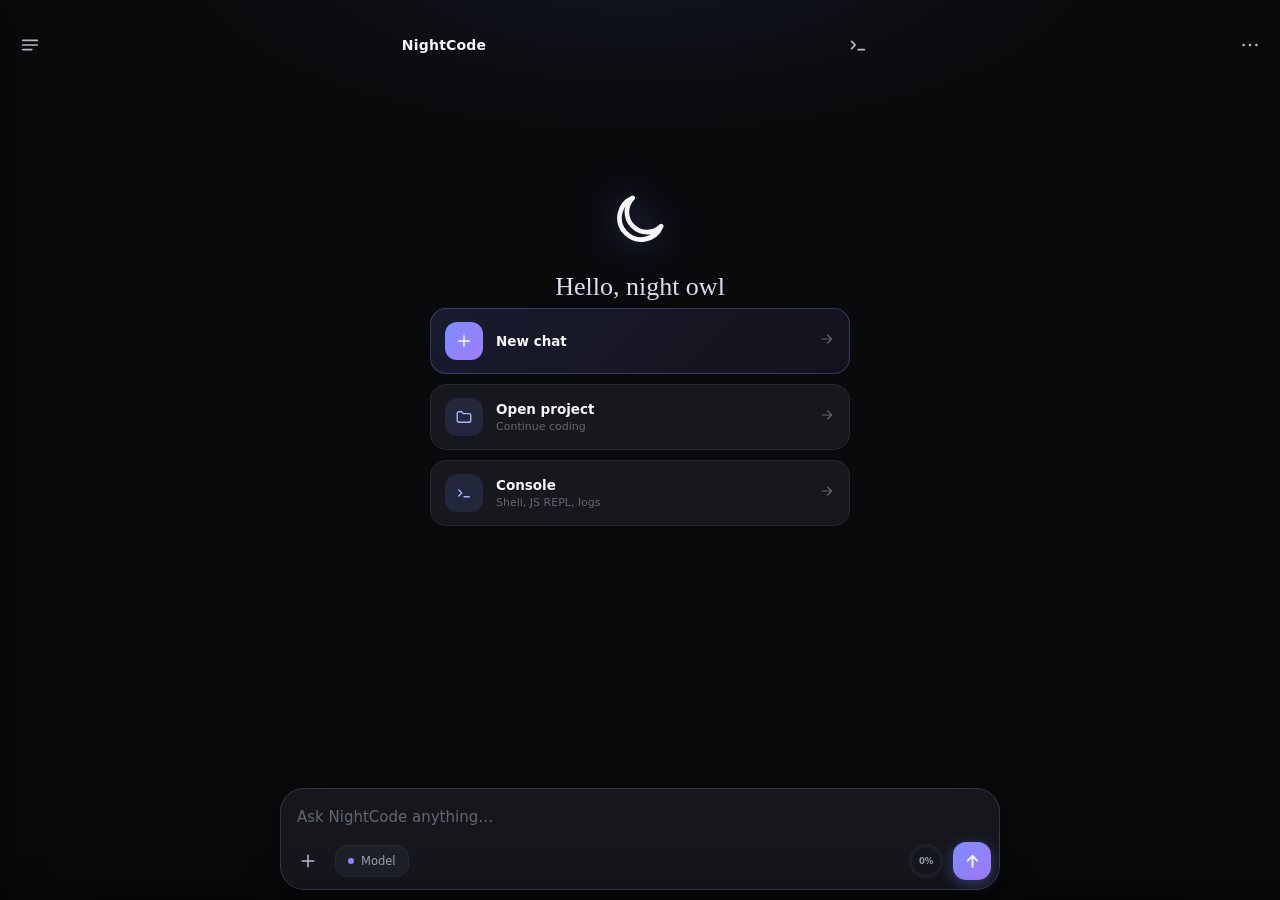
==== app/src/main/assets/index.html @ 6e1dfc0a "Fix lost assistant replies, minimal thinking indicator, sheet layout, model picker The SSE content a" ====
<!doctype html>
<html lang="en">
<head>
<meta charset="utf-8">
<meta name="viewport" content="width=device-width,initial-scale=1,maximum-scale=1,user-scalable=no,viewport-fit=cover,interactive-widget=resizes-content">
<meta name="theme-color" content="#090a0c">
<title>NightCode</title>
<link rel="stylesheet" href="style.css">
</head>
<body>
<svg style="display:none" xmlns="http://www.w3.org/2000/svg">
  <symbol id="i-menu" viewBox="0 0 24 24"><path d="M4 7h16M4 12h16M4 17h10"/></symbol>
  <symbol id="i-more" viewBox="0 0 24 24"><circle cx="5" cy="12" r="1.4" fill="currentColor" stroke="none"/><circle cx="12" cy="12" r="1.4" fill="currentColor" stroke="none"/><circle cx="19" cy="12" r="1.4" fill="currentColor" stroke="none"/></symbol>
  <symbol id="i-close" viewBox="0 0 24 24"><path d="M6 6l12 12M18 6L6 18"/></symbol>
  <symbol id="i-spark" viewBox="0 0 24 24"><path d="M12 2.5l2.4 6.1 6.1 2.4-6.1 2.4L12 19.5l-2.4-6.1L3.5 11l6.1-2.4z"/><path d="M19 3v4M21 5h-4" stroke-width="1.5"/></symbol>
  <symbol id="i-moon" viewBox="0 0 24 24"><path d="M20.2 14.8A8.4 8.4 0 1 1 9.2 3.8a6.8 6.8 0 0 0 11 11z"/></symbol>
  <symbol id="i-plus" viewBox="0 0 24 24"><path d="M12 5v14M5 12h14"/></symbol>
  <symbol id="i-arrow-r" viewBox="0 0 24 24"><path d="M5 12h14M13 6l6 6-6 6"/></symbol>
  <symbol id="i-arrow-up" viewBox="0 0 24 24"><path d="M12 19V5M6 11l6-6 6 6"/></symbol>
  <symbol id="i-folder" viewBox="0 0 24 24"><path d="M3 7a2 2 0 0 1 2-2h4l2 2.5h8a2 2 0 0 1 2 2V17a2 2 0 0 1-2 2H5a2 2 0 0 1-2-2z"/></symbol>
  <symbol id="i-camera" viewBox="0 0 24 24"><path d="M4 8.5A1.5 1.5 0 0 1 5.5 7H8l1.6-2h4.8L16 7h2.5A1.5 1.5 0 0 1 20 8.5v8A1.5 1.5 0 0 1 18.5 18h-13A1.5 1.5 0 0 1 4 16.5z"/><circle cx="12" cy="12.5" r="3.2"/></symbol>
  <symbol id="i-image" viewBox="0 0 24 24"><rect x="3.5" y="5" width="17" height="14" rx="2"/><circle cx="9" cy="10" r="1.6"/><path d="M20.5 15.5l-4.5-4.5-8 8"/></symbol>
  <symbol id="i-file" viewBox="0 0 24 24"><path d="M13.5 3H7a2 2 0 0 0-2 2v14a2 2 0 0 0 2 2h10a2 2 0 0 0 2-2V8.5z"/><path d="M13.5 3v5.5H19"/></symbol>
  <symbol id="i-globe" viewBox="0 0 24 24"><circle cx="12" cy="12" r="8.5"/><path d="M3.5 12h17M12 3.5c2.6 2.3 3.9 5.2 3.9 8.5S14.6 18.2 12 20.5c-2.6-2.3-3.9-5.2-3.9-8.5S9.4 5.8 12 3.5z"/></symbol>
  <symbol id="i-chat" viewBox="0 0 24 24"><path d="M21 12a8 8 0 0 1-8 8H4.5l2-3A8 8 0 1 1 21 12z"/></symbol>
  <symbol id="i-sliders" viewBox="0 0 24 24"><path d="M5 5v5m0 4v5m7-14v9m0 4v1m7-14v1m0 4v9"/><circle cx="5" cy="12" r="2"/><circle cx="12" cy="10" r="2"/><circle cx="19" cy="8" r="2"/></symbol>
  <symbol id="i-check" viewBox="0 0 24 24"><path d="M5 12.5l4.5 4.5L19 7.5"/></symbol>
  <symbol id="i-trash" viewBox="0 0 24 24"><path d="M4 7h16M9.5 7V5a1.5 1.5 0 0 1 1.5-1.5h2A1.5 1.5 0 0 1 14.5 5v2M6.5 7l1 12.5A1.5 1.5 0 0 0 9 21h6a1.5 1.5 0 0 0 1.5-1.5L17.5 7"/></symbol>
  <symbol id="i-term" viewBox="0 0 24 24"><path d="M5 8l4 4-4 4"/><path d="M12 17h7"/></symbol>
  <symbol id="i-ext" viewBox="0 0 24 24"><rect x="4" y="4" width="7" height="7" rx="2"/><rect x="13" y="4" width="7" height="7" rx="2"/><rect x="4" y="13" width="7" height="7" rx="2"/><path d="M16.5 13.5v6M13.5 16.5h6"/></symbol>
</svg>

<div id="app">
  <header class="topbar">
    <button class="icon-btn" id="menuBtn" aria-label="Menu"><svg><use href="#i-menu"/></svg></button>
    <div class="brand">NightCode</div>
    <button class="icon-btn" id="consoleBtn" aria-label="Console"><svg><use href="#i-term"/></svg></button>
    <button class="icon-btn" id="moreBtn" aria-label="Settings"><svg><use href="#i-more"/></svg></button>
  </header>

  <main id="chat" class="chat">
    <section id="welcome" class="welcome">
      <div class="star"><svg><use href="#i-moon"/></svg></div>
      <h1>Hello, night owl</h1>
      <p>Your local AI coding workspace</p>
      <button class="quick" id="newChat">
        <span class="quick-ico"><svg><use href="#i-plus"/></svg></span>
        <span class="quick-text"><b>New chat</b><small>Start a fresh conversation</small></span>
        <span class="quick-arrow"><svg><use href="#i-arrow-r"/></svg></span>
      </button>
      <button class="quick" id="openProjectCard">
        <span class="quick-ico"><svg><use href="#i-folder"/></svg></span>
        <span class="quick-text"><b>Open project</b><small id="openProjectSub">Continue coding</small></span>
        <span class="quick-arrow"><svg><use href="#i-arrow-r"/></svg></span>
      </button>
    </section>
  </main>

  <aside id="drawer" class="drawer">
    <div class="drawer-head"><b>NightCode</b><button class="icon-btn" id="closeDrawer"><svg><use href="#i-close"/></svg></button></div>
    <button class="primary" id="drawerNew"><svg><use href="#i-plus"/></svg>New chat</button>
    <div class="drawer-search">
      <svg viewBox="0 0 24 24" fill="none" stroke="currentColor" stroke-width="1.8" stroke-linecap="round" stroke-linejoin="round"><circle cx="11" cy="11" r="7"/><path d="M21 21l-4.3-4.3"/></svg>
      <input id="chatSearch" placeholder="Search chats" autocomplete="off">
    </div>
    <div id="recent"></div>
  </aside>
  <div id="scrim" class="scrim"></div>

  <div id="addSheet" class="sheet">
    <div class="sheet-title">Add to chat</div>
    <div class="add-grid">
      <button onclick="openFiles()"><svg><use href="#i-camera"/></svg><small>Camera</small></button>
      <button onclick="openFiles()"><svg><use href="#i-image"/></svg><small>Photos</small></button>
      <button onclick="openFiles()"><svg><use href="#i-file"/></svg><small>Files</small></button>
    </div>
    <button class="sheet-row" id="rowProjectFolder"><span class="row-ico"><svg><use href="#i-folder"/></svg></span>Project folder<span class="row-arrow"><svg><use href="#i-arrow-r"/></svg></span></button>
    <button class="sheet-row" id="rowWebSearch"><span class="row-ico"><svg><use href="#i-globe"/></svg></span>Web search<span class="row-arrow"><svg><use href="#i-arrow-r"/></svg></span></button>
    <button class="sheet-row" id="rowAddToProject"><span class="row-ico"><svg><use href="#i-file"/></svg></span>Add to project<span class="row-arrow"><svg><use href="#i-arrow-r"/></svg></span></button>
    <button class="sheet-row" id="rowToolAccess"><span class="row-ico"><svg><use href="#i-sliders"/></svg></span>Tool access<span class="row-arrow"><svg><use href="#i-arrow-r"/></svg></span></button>
  </div>

  <div id="settingsSheet" class="sheet">
    <div class="sheet-title">Connection</div>
    <label>Base URL<input id="baseUrl" placeholder="https://api.example.com"></label>
    <label>API key<input id="apiKey" type="password" placeholder="API key"></label>
    <button class="primary" id="saveSettings">Save &amp; refresh models</button>
    <div class="muted-label">Web search</div>
    <label>Search engine
      <select id="searchProviderSel">
        <option value="auto">Auto (Ollama → free)</option>
        <option value="ollama">Ollama (API key)</option>
        <option value="free">Free (Bing / Google News)</option>
      </select>
    </label>
    <label>Ollama API key<input id="ollamaKeyInput" type="password" placeholder="ollama.com/settings/keys"></label>
    <div class="row-btns">
      <button class="secondary" id="saveKeyBtn">OK</button>
      <button class="secondary" id="verifyOllamaBtn">Check key</button>
    </div>
    <div class="key-status" id="keyStatus">Free search (Bing / Google News)</div>
    <div class="muted-label">Workspace</div>
    <div id="workspaceStatus" class="workspace-status"></div>
    <label class="switch-row">Use permanent workspace folder<input id="wsEnabled" type="checkbox"></label>
    <button class="secondary" id="wsPick">Choose workspace folder</button>
    <button class="secondary" id="wsClear">Disconnect workspace</button>
    <div class="muted-label">Advanced</div>
    <button class="sheet-row link" id="extBtn"><span class="row-ico"><svg><use href="#i-ext"/></svg></span>Extensions<span class="row-arrow"><svg><use href="#i-arrow-r"/></svg></span></button>
    <button class="sheet-row link" id="contextBtn"><span class="row-ico"><svg><use href="#i-sliders"/></svg></span>Context &amp; memory<span class="row-arrow"><svg><use href="#i-arrow-r"/></svg></span></button>
    <div id="settingsError" class="error"></div>
  </div>

  <div id="extSheet" class="sheet">
    <div class="sheet-title">Extensions</div>
    <div id="extList"></div>
    <button class="secondary" id="extReload">Reload extensions</button>
    <div class="muted-label">Quick add (saved on device)</div>
    <textarea id="extInlineSrc" class="ext-inline-src" spellcheck="false" placeholder='nc.register({name:"demo",tools:[{name:"my_tool",description:"Example tool",schema:{type:"object",properties:{}},run:async()=>({result:"hi from extension",error:false})}],commands:{hi:(a,api)=>api.chat("hello!")}});'></textarea>
    <button class="secondary" id="extAddInline">Load snippet</button>
    <div class="ext-hint">Extension files load automatically from the permanent workspace folder <b>extensions/*.js</b> and from the project at <b>.nightcode/extensions/*.js</b>. They can add agent tools, slash commands and hooks — and run with full app access, so only add code you trust.</div>
  </div>

  <div id="modelSheet" class="sheet">
    <div class="sheet-title">Select model</div>
    <div id="models"></div>
    <button class="secondary" id="refreshModels">Refresh models</button>
  </div>

  <div id="contextSheet" class="sheet">
    <div class="sheet-title">Context &amp; memory</div>
    <div class="usage-panel" id="usagePanel">
      <div class="usage-row-top">
        <div class="usage-ring-big">
          <svg viewBox="0 0 64 64">
            <circle class="usage-ring-bg" cx="32" cy="32" r="27"/>
            <circle class="usage-ring-fg" id="usageRingFg" cx="32" cy="32" r="27"/>
          </svg>
          <span id="usageRingPct">0%</span>
        </div>
        <div class="usage-stats">
          <div class="usage-stat"><b id="usageUsed">0</b><small>used tokens</small></div>
          <div class="usage-stat"><b id="usageLimit">0</b><small>context limit</small></div>
        </div>
      </div>
      <div class="usage-breakdown" id="usageBreakdown"></div>
    </div>
    <div class="ctx-model-note" id="ctxModelNote"></div>
    <label class="switch-row">Per-model overrides<input id="perModelCtx" type="checkbox"></label>
    <label>Input context tokens<input id="inputTokens" inputmode="numeric"></label>
    <label>Max output tokens<input id="outputTokens" inputmode="numeric"></label>
    <label class="switch-row">Auto compact <input id="autoCompact" type="checkbox"></label>
    <label>Compact threshold %<input id="threshold" inputmode="numeric"></label>
    <button class="primary" id="saveContext">Save</button>
    <button class="secondary" id="compactNow">Compact context now</button>
  </div>

  <div id="consoleSheet" class="sheet console-sheet">
    <div class="console-tabs">
      <button class="ctab active" data-ctab="shell">Shell</button>
      <button class="ctab" data-ctab="js">JS</button>
      <button class="ctab" data-ctab="logs">Logs</button>
      <span class="console-info" id="consoleInfo"></span>
      <button class="icon-btn" id="consoleClear" aria-label="Clear"><svg><use href="#i-trash"/></svg></button>
      <button class="icon-btn" id="consoleClose" aria-label="Close"><svg><use href="#i-close"/></svg></button>
    </div>
    <div id="consoleOut" class="console-out"></div>
    <div class="console-input-row" id="consoleRow">
      <span id="consolePrompt" class="console-prompt">nc:/$</span>
      <input id="consoleInput" autocomplete="off" autocapitalize="off" spellcheck="false" placeholder="help">
    </div>
  </div>

  <div id="sheetScrim" class="sheet-scrim"></div>

  <button id="scrollDownBtn" class="scroll-down-btn" aria-label="Scroll to bottom" onclick="scrollToBottom(true)"><svg viewBox="0 0 24 24" fill="none" stroke="currentColor" stroke-width="2" stroke-linecap="round" stroke-linejoin="round"><path d="M12 5v14M6 13l6 6 6-6"/></svg></button>

  <div class="composer-wrap">
    <div id="slashMenu" class="slash-menu"></div>
    <div id="attachments" class="attachments"></div>
    <div class="composer">
      <textarea id="input" rows="1" placeholder="Ask NightCode anything…"></textarea>
      <div class="composer-bar">
        <button class="icon-btn" id="addBtn"><svg><use href="#i-plus"/></svg></button>
        <button class="model-btn" id="modelBtn">Model</button>
        <span></span>
        <button class="ctx-ring" id="ctxRingBtn" aria-label="Context usage">
          <svg viewBox="0 0 32 32">
            <circle class="ctx-ring-bg" cx="16" cy="16" r="13"/>
            <circle class="ctx-ring-fg" id="ctxRingFg" cx="16" cy="16" r="13"/>
          </svg>
          <span class="ctx-ring-label" id="ctxRingLabel">0%</span>
        </button>
        <button class="send-btn" id="sendBtn"><svg class="icon-send"><use href="#i-arrow-up"/></svg><svg class="icon-stop" viewBox="0 0 24 24" fill="currentColor" stroke="none"><rect x="7" y="7" width="10" height="10" rx="2"/></svg></button>
      </div>
    </div>
  </div>
</div>
<script src="app.js"></script>
</body>
</html>
---- app/src/main/assets/style.css ----
:root{
  --bg:#090a0c;
  --bg-panel:#111318;
  --surface:#16181e;
  --surface-2:#1d2027;
  --surface-3:#232730;
  --border:#252932;
  --border-strong:#333845;
  --text:#f5f5f7;
  --text-2:#9aa0ac;
  --text-3:#62676f;
  --accent:#7c8cff;
  --accent-2:#a37cff;
  --accent-soft:rgba(124,140,255,.13);
  --danger:#ff6b73;
  --radius-lg:24px;
  --radius-md:16px;
  --radius-sm:12px;
}

*{box-sizing:border-box;-webkit-tap-highlight-color:transparent}
html,body{margin:0;width:100%;height:100%;overflow:hidden;background:#090a0c;color:var(--text);font-family:Inter,system-ui,-apple-system,BlinkMacSystemFont,"Segoe UI",sans-serif;overscroll-behavior:none}
/* No position:fixed on body: native WebView padding (status bar / keyboard insets)
   must be able to shrink the layout. Anti-drag is handled by touch-action + the
   touchmove filter in app.js. */
button,input,textarea{font:inherit;color:inherit}
button{border:0;cursor:pointer;background:none;padding:0}
svg{width:22px;height:22px;fill:none;stroke:currentColor;stroke-width:1.8;stroke-linecap:round;stroke-linejoin:round}

#app{height:100%;display:flex;flex-direction:column;position:relative;
  background:radial-gradient(52% 30% at 50% -6%,rgba(124,140,255,.09),transparent 70%),var(--bg);
  touch-action:pan-y}

/* ── Top bar ─────────────────────────── */
/* height:60px with a 64px padding-top made the content box negative, so flex
   children (logo, icons) overflowed downward. The status inset now sits in
   margin-top, keeping the bar itself a clean 60px with centered content. */
.topbar{height:60px;min-height:60px;display:flex;align-items:center;justify-content:space-between;padding:8px 10px;margin-top:calc(15px + var(--sys-status,0px));position:relative;z-index:5;touch-action:none}
.brand{display:flex;align-items:center;gap:8px;font-size:14px;font-weight:650;letter-spacing:.2px}
.brand-logo{width:28px;height:28px;border-radius:9px;display:grid;place-items:center;color:#dfe3ff;
  background:linear-gradient(135deg,rgba(124,140,255,.28),rgba(163,124,255,.16));
  border:1px solid rgba(140,150,255,.28)}
.brand-logo svg{width:15px;height:15px}
.brand em{font-style:normal;font-size:8.5px;font-weight:700;letter-spacing:.8px;background:linear-gradient(135deg,#1d2452,#262b5e);color:#8fa2ff;border-radius:6px;padding:3px 6px;margin-left:3px;border:1px solid #2c3468}
.icon-btn{width:40px;height:40px;border-radius:13px;display:grid;place-items:center;color:#b9beca;transition:background .15s,color .15s}
.icon-btn:active{background:var(--surface-2);color:#fff}

/* ── Chat area ───────────────────────── */
.chat{flex:1;overflow-y:auto;overscroll-behavior:contain;padding:10px 14px 16px;scroll-behavior:smooth;-webkit-overflow-scrolling:touch}
.chat::-webkit-scrollbar{width:0}

.welcome{min-height:100%;display:flex;flex-direction:column;align-items:center;justify-content:center;padding-bottom:120px}
.star{width:62px;height:62px;margin-bottom:22px;filter:drop-shadow(0 0 20px rgba(124,140,255,.5))}
.star svg{width:100%;height:100%}
.welcome h1{font-family:Georgia,'Times New Roman',serif;font-size:26px;font-weight:500;margin:0 0 6px;
  background:linear-gradient(180deg,#f2f3f8,#c6cbe4);-webkit-background-clip:text;background-clip:text;color:transparent}
.welcome p{font-size:12.5px;color:var(--text-2);margin:0 0 30px}
.quick{width:min(420px,88%);display:flex;align-items:center;gap:13px;background:var(--surface);border:1px solid var(--border);border-radius:var(--radius-md);padding:13px 14px;margin-bottom:10px;text-align:left;transition:border-color .15s,background .15s,transform .1s}
.quick:active{transform:scale(.985);border-color:var(--border-strong);background:var(--surface-2)}
.quick:first-of-type{background:linear-gradient(135deg,rgba(124,140,255,.14),rgba(163,124,255,.07));border-color:rgba(124,140,255,.3)}
.quick:first-of-type .quick-ico{background:linear-gradient(135deg,var(--accent),var(--accent-2));color:#fff}
.quick-ico{width:38px;height:38px;min-width:38px;border-radius:12px;display:grid;place-items:center;background:var(--accent-soft);color:#a9b6ff}
.quick-ico svg{width:18px;height:18px}
.quick-text{flex:1;min-width:0}
.quick b{display:block;font-size:13.5px;font-weight:600}
.quick small{display:block;font-size:11px;color:var(--text-3);margin-top:3px}
.quick-arrow{color:var(--text-3)}
.quick-arrow svg{width:16px;height:16px}

/* ── Messages ────────────────────────── */
.message{display:flex;flex-direction:column;margin-bottom:14px;animation:msgIn .25s ease}
@keyframes msgIn{from{opacity:0;transform:translateY(6px)}to{opacity:1;transform:none}}
.message.user{align-items:flex-end}
.message.assistant{align-items:flex-start}
.bubble{max-width:85%;background:linear-gradient(180deg,#17191f,#131519);border:1px solid var(--border);border-radius:18px;padding:12px 14px;font-size:14px;line-height:1.55;white-space:pre-wrap;overflow-wrap:anywhere;box-shadow:0 3px 12px rgba(0,0,0,.22)}
.user .bubble{background:linear-gradient(180deg,#282c3d,#20232f);border-color:#363c5e;border-bottom-right-radius:6px;max-width:85%;box-shadow:0 3px 14px rgba(60,66,120,.18)}
.message.assistant .bubble{border-bottom-left-radius:6px}
.message.assistant{margin-right:8%}
.msg-time{font-size:10px;color:var(--text-3);margin:4px 8px 0}
.message.user .msg-time{order:2}
.msg-actions{display:flex;gap:2px;margin:4px 8px 0;opacity:0;max-height:0;overflow:hidden;transition:opacity .15s,max-height .15s}
.message.acted .msg-actions{opacity:1;max-height:30px}
.msg-act-btn{width:26px;height:26px;border-radius:8px;display:grid;place-items:center;color:var(--text-3);transition:background .15s,color .15s}
.msg-act-btn:active{background:var(--surface-2);color:var(--text-2)}
.msg-act-btn svg{width:13px;height:13px}
.msg-act-btn.danger:active{background:rgba(255,107,115,.12);color:var(--danger)}
.msg-act-btn.copied{color:#7fd6a2}
.reasoning{display:inline-flex;align-items:center;gap:7px;font-size:11px;color:var(--text-3);margin-bottom:8px}
.reasoning::before{content:"";width:5px;height:5px;border-radius:50%;background:linear-gradient(135deg,var(--accent),var(--accent-2));box-shadow:0 0 8px rgba(124,140,255,.65)}

.assistant-activity{display:flex;align-items:center;gap:9px;color:#8b92a0;font-size:11.5px;padding:2px 3px}
.activity-dots{display:flex;gap:3px}
.activity-dots i{width:5px;height:5px;border-radius:50%;background:#8194ff;animation:activityPulse 1.1s infinite ease-in-out}
.activity-dots i:nth-child(2){animation-delay:.14s}
.activity-dots i:nth-child(3){animation-delay:.28s}
@keyframes activityPulse{0%,70%,100%{opacity:.25;transform:translateY(0)}35%{opacity:1;transform:translateY(-2px)}}

.sys-banner{display:flex;align-items:center;gap:8px;align-self:center;margin:6px 0 14px;padding:7px 14px;border-radius:999px;background:rgba(124,140,255,.09);border:1px solid rgba(124,140,255,.25);color:#a9b6ff;font-size:11.5px;animation:msgIn .25s ease}
.sys-banner svg{width:13px;height:13px;color:#7fd6a2}

.workspace-status{font-size:12px;color:var(--text-2);padding:2px 2px 8px}
.workspace-status.on{color:#7fd6a2}
.key-status{font-size:11.5px;padding:7px 10px;border-radius:10px;background:var(--surface-2);color:var(--text-2);margin-top:6px;min-height:18px}
.key-status.checking{color:#e8c97a;background:rgba(232,201,122,.08)}
.key-status.ok{color:#7fd6a2;background:rgba(127,214,162,.08)}
.key-status.bad{color:#ff7279;background:rgba(255,114,121,.08)}
.ctx-model-note{font-size:11.5px;padding:8px 10px;border-radius:10px;background:var(--surface-2);color:var(--text-2);margin-bottom:10px;overflow:hidden;text-overflow:ellipsis;white-space:nowrap}
.ctx-model-note.on{color:#a9b6ff;background:rgba(124,140,255,.08)}
.ctx-badge{font-size:9.5px;color:#a9b6ff;background:rgba(124,140,255,.1);border:1px solid rgba(124,140,255,.22);border-radius:7px;padding:2px 6px;white-space:nowrap}
/* Jump-to-bottom pill: appears only when the user has scrolled away */
.scroll-down-btn{position:absolute;right:16px;bottom:110px;z-index:9;width:38px;height:38px;border-radius:50%;display:grid;place-items:center;background:rgba(28,31,39,.95);border:1px solid var(--border-strong);color:#b9beca;box-shadow:0 6px 18px rgba(0,0,0,.45);opacity:0;pointer-events:none;transform:translateY(8px);transition:opacity .18s,transform .18s}
.scroll-down-btn svg{width:17px;height:17px}
.scroll-down-btn.show{opacity:1;pointer-events:auto;transform:none}
.scroll-down-btn:active{transform:scale(.92)}
/* Blinking caret while the answer streams in */
.stream-caret{display:inline-block;width:8px;height:15px;margin-left:2px;vertical-align:-2px;background:var(--accent);border-radius:2px;animation:caretBlink 1s ease-in-out infinite}
@keyframes caretBlink{0%,100%{opacity:1}50%{opacity:.15}}

.file-card{display:flex;align-items:center;gap:10px;background:var(--surface);border:1px solid var(--border);border-radius:15px;padding:10px 12px;margin-bottom:6px;font-size:12px;max-width:85%}
.file-card>svg{width:18px;height:18px;color:#a9b6ff;min-width:18px}
.file-name{overflow:hidden;text-overflow:ellipsis;white-space:nowrap;max-width:52vw}
.file-card small{color:var(--text-3);font-size:10px}
.file-card.image-card{padding:0;border:0;background:none;border-radius:16px;overflow:hidden}
.file-card.image-card img{display:block;max-width:min(260px,72vw);max-height:260px;width:auto;height:auto;border-radius:16px}
.file-card.image-card .file-name{display:none}

/* ── Composer ────────────────────────── */
/* Normal flow (no position:fixed): the composer is a flex child of #app, so the
   native WebView padding for status bar / keyboard insets lifts it automatically. */
.composer-wrap{flex-shrink:0;padding:6px 12px 10px;margin-bottom:max(var(--sys-nav,0px),var(--sys-ime,0px));background:#090a0c;touch-action:none;position:relative;z-index:10}
.composer,.attachments{max-width:720px;margin:0 auto}
.composer{background:rgba(22,24,30,.97);border:1px solid var(--border-strong);border-radius:24px;padding:8px;box-shadow:0 8px 32px rgba(0,0,0,.4);transition:border-color .2s,box-shadow .2s}
.composer:focus-within{border-color:rgba(124,140,255,.55);box-shadow:0 8px 32px rgba(0,0,0,.4),0 0 0 4px rgba(124,140,255,.1)}
textarea{display:block;width:100%;min-height:44px;max-height:150px;resize:none;outline:0;border:0;background:transparent;padding:10px 8px;color:var(--text);font-size:15px;line-height:1.4}
textarea::placeholder{color:var(--text-3)}
.composer-bar{height:40px;display:flex;align-items:center;gap:8px}
.composer-bar>span{flex:1}
.composer-bar .icon-btn{width:38px;height:38px}
.composer-bar .icon-btn svg{width:20px;height:20px}
.model-btn{display:flex;align-items:center;gap:7px;background:var(--surface-2);border:1px solid var(--border);border-radius:12px;padding:8px 12px;font-size:11.5px;color:var(--text-2);max-width:46vw;overflow:hidden;text-overflow:ellipsis;white-space:nowrap}
.model-btn::before{content:"";min-width:6px;width:6px;height:6px;border-radius:50%;background:linear-gradient(135deg,var(--accent),var(--accent-2))}
.send-btn{width:38px;height:38px;border-radius:13px;display:grid;place-items:center;color:#fff;background:linear-gradient(135deg,var(--accent),var(--accent-2));box-shadow:0 4px 14px rgba(124,140,255,.35);transition:transform .12s,opacity .15s,box-shadow .15s,background .2s}
.send-btn.stop{background:linear-gradient(135deg,#ff7a7f,#ff6b73);box-shadow:0 4px 14px rgba(255,107,115,.35)}
.send-btn:active{transform:scale(.92)}
.send-btn:disabled{opacity:.35;box-shadow:none}
.send-btn svg{width:19px;height:19px;stroke-width:2.2}
.send-btn .icon-stop{display:none}
.send-btn.stop .icon-send{display:none}
.send-btn.stop .icon-stop{display:block;width:14px;height:14px}

/* ── Context usage ring (composer) ──── */
.ctx-ring{position:relative;width:38px;height:38px;display:grid;place-items:center;flex:0 0 auto}
.ctx-ring svg{width:38px;height:38px;transform:rotate(-90deg)}
.ctx-ring-bg{fill:none;stroke:var(--surface-2);stroke-width:3}
.ctx-ring-fg{fill:none;stroke:var(--accent);stroke-width:3;stroke-linecap:round;stroke-dasharray:81.68;stroke-dashoffset:81.68;transition:stroke-dashoffset .3s ease,stroke .3s ease}
.ctx-ring.warn .ctx-ring-fg{stroke:#e8c97a}
.ctx-ring.danger .ctx-ring-fg{stroke:var(--danger)}
.ctx-ring-label{position:absolute;font-size:8.5px;font-weight:700;color:var(--text-2);letter-spacing:-.2px}
.ctx-ring.warn .ctx-ring-label{color:#e8c97a}
.ctx-ring.danger .ctx-ring-label{color:var(--danger)}
.ctx-ring:active{transform:scale(.92)}

/* ── Usage panel (context sheet) ─────── */
.usage-panel{background:var(--surface);border:1px solid var(--border);border-radius:16px;padding:14px;margin-bottom:14px}
.usage-row-top{display:flex;align-items:center;gap:16px}
.usage-ring-big{position:relative;width:64px;height:64px;min-width:64px;display:grid;place-items:center}
.usage-ring-big svg{width:64px;height:64px;transform:rotate(-90deg)}
.usage-ring-bg{fill:none;stroke:var(--surface-3);stroke-width:5}
.usage-ring-fg{fill:none;stroke:var(--accent);stroke-width:5;stroke-linecap:round;stroke-dasharray:169.6;stroke-dashoffset:169.6;transition:stroke-dashoffset .3s ease,stroke .3s ease}
.usage-ring-big.warn .usage-ring-fg{stroke:#e8c97a}
.usage-ring-big.danger .usage-ring-fg{stroke:var(--danger)}
.usage-ring-big span{position:absolute;font-size:14px;font-weight:700;color:var(--text)}
.usage-stats{display:flex;flex-direction:column;gap:8px;flex:1}
.usage-stat{display:flex;align-items:baseline;gap:6px}
.usage-stat b{font-size:15px;font-weight:700;color:var(--text)}
.usage-stat small{font-size:11px;color:var(--text-3)}
.usage-breakdown{display:flex;flex-direction:column;gap:6px;margin-top:12px;padding-top:12px;border-top:1px solid var(--border)}
.usage-bd-row{display:flex;align-items:center;justify-content:space-between;font-size:11.5px;color:var(--text-2)}
.usage-bd-row b{color:var(--text);font-weight:600}
.usage-bd-empty{font-size:11.5px;color:var(--text-3);text-align:center;padding:4px 0}

.attachments{display:flex;gap:7px;overflow-x:auto;padding:0 2px 8px}
.attachments::-webkit-scrollbar{height:0}
.attachment{display:flex;align-items:center;gap:6px;background:rgba(28,31,39,.95);border:1px solid var(--border-strong);border-radius:11px;padding:5px 8px 5px 6px;font-size:11px;white-space:nowrap;max-width:180px}
.attachment img{width:26px;height:26px;min-width:26px;border-radius:7px;object-fit:cover}
.attachment>svg{width:13px;height:13px;color:#a9b6ff;min-width:13px}
.attachment>span{overflow:hidden;text-overflow:ellipsis;max-width:110px}
.attachment button{display:grid;place-items:center;color:var(--text-3)}
.attachment button svg{width:11px;height:11px;color:var(--text-2)}

/* ── Drawer ──────────────────────────── */
.drawer{position:fixed;z-index:20;left:0;top:0;bottom:0;width:min(86vw,360px);display:flex;flex-direction:column;background:#101216;border-right:1px solid var(--border);transform:translateX(-102%);transition:transform .26s cubic-bezier(.32,.72,.24,1);padding:calc(15px + var(--sys-status,0px)) 14px calc(14px + var(--sys-nav,0px));box-shadow:8px 0 40px rgba(0,0,0,.4)}
.drawer.open{transform:none}
.drawer-head{height:44px;display:flex;align-items:center;justify-content:space-between;margin-bottom:6px}
.drawer-head b{font-size:15px}
.drawer-search{display:flex;align-items:center;gap:8px;background:#0c0e12;border:1px solid var(--border-strong);border-radius:12px;padding:9px 11px;margin:10px 0 4px;transition:border-color .15s}
.drawer-search:focus-within{border-color:rgba(124,140,255,.55)}
.drawer-search svg{width:15px;height:15px;color:var(--text-3);flex:0 0 auto}
.drawer-search input{flex:1;min-width:0;background:transparent;border:0;outline:0;color:var(--text);font-size:12.5px}
.drawer-search input::placeholder{color:var(--text-3)}
.muted-label{color:var(--text-3);font-size:10px;letter-spacing:1px;text-transform:uppercase;padding:16px 2px 8px}
#recent{flex:1;overflow-y:auto}
#recent::-webkit-scrollbar{width:0}
.recent-empty{display:flex;flex-direction:column;align-items:center;gap:9px;color:var(--text-3);font-size:11.5px;padding:28px 0}
.recent-empty svg{width:22px;height:22px;opacity:.6}
.recent-chat{display:flex;align-items:center;gap:10px;width:100%;padding:10px 8px;border-radius:12px;text-align:left;color:var(--text-2);transition:background .15s}
.recent-chat:active{background:var(--surface-2)}
.chat-dot{width:7px;height:7px;min-width:7px;border-radius:50%;background:linear-gradient(135deg,var(--accent),var(--accent-2))}
.recent-chat-main{display:flex;flex-direction:column;min-width:0;flex:1}
.recent-chat-title{font-size:12.5px;color:var(--text);overflow:hidden;text-overflow:ellipsis;white-space:nowrap}
.recent-chat-time{font-size:10px;color:var(--text-3);margin-top:2px}
.drawer-foot{color:var(--text-3);font-size:10px;text-align:center;padding:10px 0 4px;border-top:1px solid var(--border)}
.scrim{position:fixed;z-index:19;inset:0;background:rgba(4,5,8,.55);opacity:0;pointer-events:none;transition:opacity .25s}
.scrim.open{opacity:1;pointer-events:auto}

.primary,.secondary{width:100%;display:flex;align-items:center;justify-content:center;gap:8px;border-radius:14px;padding:13px;margin:6px 0;font-weight:600;font-size:13.5px;color:#fff;background:linear-gradient(135deg,var(--accent),var(--accent-2));box-shadow:0 4px 16px rgba(124,140,255,.28);transition:transform .12s,box-shadow .15s}
.primary:active{transform:scale(.98);box-shadow:none}
.primary svg{width:16px;height:16px}
.secondary{background:var(--surface-2);border:1px solid var(--border);color:var(--text-2);box-shadow:none}
.secondary:active{transform:scale(.98)}

/* ── Bottom sheets ───────────────────── */
.sheet{position:fixed;z-index:30;left:10px;right:10px;bottom:calc(10px + max(var(--sys-nav,0px),var(--sys-ime,0px)));max-height:calc(100vh - 20px - var(--sys-status,0px) - max(var(--sys-nav,0px),var(--sys-ime,0px)));overflow:auto;background:#12141a;border:1px solid var(--border-strong);border-radius:var(--radius-lg);padding:14px 16px 16px;box-shadow:0 20px 60px rgba(0,0,0,.6);transform:translateY(110%);transition:transform .32s cubic-bezier(.32,.72,.24,1)}
.sheet.open{transform:none}
.sheet::before{content:"";display:block;width:36px;height:4px;border-radius:2px;background:#2c3038;margin:0 auto 12px}
.sheet::-webkit-scrollbar{width:0}
.sheet-scrim{position:fixed;z-index:29;inset:0;background:rgba(4,5,8,.5);opacity:0;pointer-events:none;transition:opacity .25s}
.sheet-scrim.open{opacity:1;pointer-events:auto}
.sheet-title{text-align:center;font-weight:650;font-size:14px;margin-bottom:14px}

.add-grid{display:grid;grid-template-columns:repeat(3,1fr);gap:9px;margin-bottom:10px}
.add-grid button{display:flex;flex-direction:column;align-items:center;justify-content:center;gap:8px;height:92px;background:var(--surface);border:1px solid var(--border);border-radius:17px;color:#dfe3f5;transition:background .15s,transform .1s,border-color .15s}
.add-grid button:active{background:var(--surface-2);transform:scale(.95);border-color:var(--border-strong)}
.add-grid svg{width:24px;height:24px}
.add-grid small{font-size:11.5px;color:var(--text-2)}

.sheet-row{display:flex;align-items:center;gap:12px;width:100%;padding:14px 6px;font-size:13.5px;color:var(--text);border-top:1px solid var(--border);text-align:left}
.row-ico{color:var(--text-2);display:grid;place-items:center}
.row-ico svg{width:18px;height:18px}
.row-arrow{margin-left:auto;color:var(--text-3)}
.row-arrow svg{width:16px;height:16px}
.link{color:#93a5ff}

.sheet label{display:block;color:var(--text-3);font-size:11px;margin:10px 0}
.sheet input{display:block;width:100%;margin-top:6px;background:#0c0e12;border:1px solid var(--border-strong);border-radius:13px;padding:12px 13px;outline:0;color:var(--text);font-size:13.5px;transition:border-color .15s,box-shadow .15s}
.sheet input:focus{border-color:rgba(124,140,255,.55);box-shadow:0 0 0 3px rgba(124,140,255,.1)}
.sheet select{display:block;width:100%;margin-top:6px;background:#0c0e12;border:1px solid var(--border-strong);border-radius:13px;padding:12px 13px;outline:0;color:var(--text);font-size:13.5px}
.row-btns{display:flex;gap:8px;margin-top:8px}
.row-btns .secondary{flex:1;margin:0}
/* Claude-style compact one-liners: slim rows, no card chrome */
.tool-activity.compact{width:100%;max-width:94%;border:0;background:transparent;box-shadow:none;border-radius:10px;margin:2px 0;overflow:visible}
.tool-activity.compact .tool-activity-head{min-height:30px;padding:3px 8px;border-bottom:0;border-radius:8px;cursor:pointer}
.tool-activity.compact .tool-activity-head:hover{background:var(--surface-2)}
.tool-activity.compact .tool-activity-icon.sm{width:22px;height:22px;border-radius:7px}
.tool-activity.compact .tool-activity-icon.sm svg{width:12px;height:12px}
.tool-activity.compact .tool-activity-title{font-size:12px;font-weight:450;color:#b8bfcc}
.tool-activity.compact .tool-preview{padding:2px 10px 6px}
.tool-activity.compact .tool-preview pre{max-height:260px}
.tool-activity.compact .reasoning-chevron{display:grid;place-items:center;color:#565d69}
.tool-activity.compact .reasoning-chevron svg{width:13px;height:13px}
.tool-activity.compact[open] .reasoning-chevron{transform:rotate(180deg)}
.tool-activity.compact summary{list-style:none}
.tool-activity.compact summary::-webkit-details-marker{display:none}
.switch-row{display:flex!important;justify-content:space-between;align-items:center}
.switch-row input{width:auto;margin:0;accent-color:var(--accent)}
.error{color:var(--danger);font-size:11.5px;margin-top:8px}

/* ── Model list ──────────────────────── */
.model-item{display:flex;align-items:center;width:100%;padding:11px;border:1px solid var(--border);border-radius:15px;background:var(--surface);margin-bottom:7px;text-align:left;transition:border-color .15s,background .15s}
.model-item:active{background:var(--surface-2)}
.model-item.selected{border-color:rgba(124,140,255,.6);background:rgba(124,140,255,.08)}
.model-icon{width:38px;height:38px;min-width:38px;border-radius:12px;display:grid;place-items:center;margin-right:11px;font-weight:700;font-size:13px;color:#fff}
.model-main{flex:1;min-width:0;overflow:hidden}
.model-name{font-size:13px;font-weight:550;overflow:hidden;text-overflow:ellipsis;white-space:nowrap}
.model-provider{font-size:10.5px;color:var(--text-3);margin-top:3px;text-transform:capitalize}
.model-end{display:flex;align-items:center;gap:8px;margin-left:10px;flex:0 0 auto}
.model-end .row-arrow{margin-left:0;color:#93a5ff}
.model-end .row-arrow svg{width:16px;height:16px}
.empty-models{color:var(--text-3);font-size:12px;text-align:center;padding:24px 10px}

.p-anthropic{background:linear-gradient(135deg,#d97757,#c05c3f)}
.p-openai{background:linear-gradient(135deg,#10a37f,#0d8a6a)}
.p-google{background:linear-gradient(135deg,#5b8def,#8f5bef)}
.p-qwen{background:linear-gradient(135deg,#7c5cff,#5a3fd6)}
.p-zai{background:linear-gradient(135deg,#3e63dd,#2c4bb0)}
.p-deepseek{background:linear-gradient(135deg,#4d6bfe,#3a53d6)}
.p-meta{background:linear-gradient(135deg,#0866ff,#0a53c9)}
.p-mistral{background:linear-gradient(135deg,#ff7000,#e05e00)}
.p-xai{background:linear-gradient(135deg,#ececec,#9a9a9a);color:#16181e}
.p-custom{background:linear-gradient(135deg,#4a4f5c,#363b45)}

/* ── Reasoning block (collapsible) ──── */
.bubble pre.code-block{position:relative;margin:10px 0;padding:12px 13px;background:#0c0e12;border:1px solid #20242c;border-radius:12px;overflow-x:auto;white-space:pre}
.bubble pre.code-block code{font-family:'JetBrains Mono',ui-monospace,SFMono-Regular,Menlo,Consolas,monospace;font-size:12.5px;line-height:1.5;color:#c7d0e0;background:none;border:0;padding:0}
.code-copy-btn{position:absolute;top:8px;right:8px;width:26px;height:26px;border-radius:8px;display:grid;place-items:center;background:rgba(255,255,255,.05);border:1px solid #262b34;color:#8b93a2;transition:background .15s,color .15s,border-color .15s}
.code-copy-btn:active{transform:scale(.9)}
.code-copy-btn svg{width:13px;height:13px}
.code-copy-btn.copied{background:rgba(127,214,162,.14);border-color:rgba(127,214,162,.4);color:#7fd6a2}
.code-lang{font-size:10px;letter-spacing:.8px;text-transform:uppercase;color:var(--text-3);margin-bottom:8px}
code.inline-code{font-family:'JetBrains Mono',ui-monospace,SFMono-Regular,Menlo,Consolas,monospace;background:#0c0e12;border:1px solid #20242c;border-radius:6px;padding:1px 5px;font-size:12.5px;color:#a9b6ff}
.reasoning-block{margin:0 0 10px;border:1px solid #292e38;background:linear-gradient(180deg,#15181d,#111318);border-radius:12px;overflow:hidden;color:#c7ccd6}
.reasoning-block summary{list-style:none;cursor:pointer;display:flex;align-items:center;gap:8px;min-height:38px;padding:8px 11px;font-size:11px;color:#9da6b7;user-select:none}
.reasoning-block summary::-webkit-details-marker{display:none}
.reasoning-block summary::before{content:'›';display:grid;place-items:center;width:18px;height:18px;border-radius:6px;background:#20242b;color:#8ea0ff;font-size:17px;line-height:1;transition:transform .16s ease}
.reasoning-block[open] summary::before{transform:rotate(90deg)}
.reasoning-block .reasoning-label{font-weight:600;color:#d6dae2}
.reasoning-block .reasoning-time{color:#737b89}
.reasoning-block pre{margin:0;padding:9px 11px 11px;border-top:1px solid #242830;background:#0b0d10;color:#aeb7c7;font:10px/1.55 ui-monospace,SFMono-Regular,Menlo,Consolas,monospace;white-space:pre-wrap;overflow-wrap:anywhere;max-height:260px;overflow:auto}

/* Reasoning as an agent-style card, same family as tool-activity */
.reasoning-card{width:min(94%,560px);border:1px solid #2a2f37;background:linear-gradient(180deg,#15181d,#111318);border-radius:15px;overflow:hidden;box-shadow:0 8px 26px rgba(0,0,0,.27);margin:2px 0 8px}
.reasoning-card summary{list-style:none;cursor:pointer}
.reasoning-card summary::-webkit-details-marker{display:none}
.reasoning-card .reasoning-chevron{color:#777f8d;transition:transform .18s ease;display:grid;place-items:center;margin-left:auto}
.reasoning-card .reasoning-chevron svg{width:16px;height:16px}
.reasoning-card[open] .reasoning-chevron{transform:rotate(180deg)}
.reasoning-card .tool-preview pre{white-space:pre-wrap}

/* ── Markdown ───────────────────────── */
.markdown{white-space:normal;overflow-wrap:anywhere}
.markdown p{margin:0 0 9px}.markdown p:last-child{margin-bottom:0}
.markdown ul,.markdown ol{margin:7px 0 9px;padding-left:22px}.markdown li{margin:3px 0}
.markdown blockquote{margin:8px 0;padding:7px 11px;border-left:3px solid #5d72d7;color:#c7cbd3;background:#111318;border-radius:0 9px 9px 0}
.markdown a{color:#89a0ff;text-decoration:none}.markdown a:hover{text-decoration:underline}
.markdown strong{font-weight:700;color:#fff}.markdown em{font-style:italic}
.markdown h1,.markdown h2,.markdown h3{margin:12px 0 7px;line-height:1.2}.markdown h1{font-size:19px}.markdown h2{font-size:17px}.markdown h3{font-size:15px}

/* ── Tool activity cards ────────────── */
.tool-activity{align-self:flex-start;width:min(94%,560px);border:1px solid #2a2f37;background:linear-gradient(180deg,#15181d,#111318);border-radius:15px;overflow:hidden;box-shadow:0 8px 26px rgba(0,0,0,.27);margin:2px 0 8px;animation:msgIn .25s ease}
.tool-activity-head{min-height:43px;padding:9px 11px;display:flex;align-items:center;gap:9px;border-bottom:1px solid #242830}
.tool-activity-icon{width:28px;height:28px;border-radius:9px;background:#20242b;color:#9aaeff;display:grid;place-items:center;flex:0 0 auto}
.tool-activity-icon svg{width:15px;height:15px;stroke-width:1.6}
.tool-activity-text{min-width:0;flex:1}
.tool-activity-title{font-size:11.5px;font-weight:600;color:#e8eaf0}
.tool-activity-sub{font-size:9px;color:#707680;margin-top:2px;white-space:nowrap;overflow:hidden;text-overflow:ellipsis}
.tool-activity-status{font-size:9px;color:#7f8cff;display:flex;align-items:center;gap:5px}
.tool-activity-status.done{color:#62d89a}
.tool-activity-status.error{color:#ff7279}
.tool-preview{padding:9px 10px 10px}
.tool-preview pre{margin:0;background:#0b0d10;border:1px solid #20242b;border-radius:10px;padding:9px;max-height:190px;overflow:auto;color:#b9c0cc;font:10px/1.5 ui-monospace,SFMono-Regular,Menlo,Consolas,monospace;white-space:pre-wrap;overflow-wrap:anywhere}
.tool-preview .tree{font:10px/1.55 ui-monospace,SFMono-Regular,Menlo,Consolas,monospace;color:#aeb6c5;white-space:pre;overflow:auto}
.tool-preview .tree-title{font-size:8px;letter-spacing:.08em;text-transform:uppercase;color:#5e6672;margin-bottom:6px}
.tool-file-badge{display:inline-flex;align-items:center;gap:6px;color:#dfe3eb;font-size:10px;background:#1a1d23;border:1px solid #292e36;border-radius:8px;padding:5px 7px;margin-bottom:7px}
.tool-file-badge svg{width:13px;height:13px;color:#8fa2ff}
.tool-spinner{width:11px;height:11px;border:1.5px solid #3b4250;border-top-color:#7790ff;border-radius:50%;animation:ncspin .8s linear infinite}
@keyframes ncspin{to{transform:rotate(360deg)}}

/* ── Console (Shell / JS / Logs) ─────── */
.sheet.console-sheet{top:calc(24px + var(--sys-status,0px));height:auto;max-height:none;display:flex;flex-direction:column;padding:10px 12px 12px;overflow:hidden}
.console-tabs{display:flex;align-items:center;gap:4px;margin-bottom:8px;flex-shrink:0}
.ctab{padding:7px 12px;border-radius:10px;font-size:12px;font-weight:600;color:var(--text-2);transition:background .15s,color .15s}
.ctab.active{background:var(--surface-3);color:#fff}
.console-info{margin-left:auto;font-size:10px;color:var(--text-3);max-width:28vw;overflow:hidden;text-overflow:ellipsis;white-space:nowrap}
.console-tabs .icon-btn{width:32px;height:32px;border-radius:9px;flex:0 0 auto}
.console-tabs .icon-btn svg{width:15px;height:15px}
.console-out{flex:1;min-height:0;overflow-y:auto;overscroll-behavior:contain;background:#0a0c10;border:1px solid #1e222b;border-radius:12px;padding:10px 11px;font:11.5px/1.5 ui-monospace,SFMono-Regular,Menlo,Consolas,monospace;-webkit-overflow-scrolling:touch}
.console-out::-webkit-scrollbar{width:0}
.co-line{white-space:pre-wrap;overflow-wrap:anywhere;color:#b9c2d0;margin:0 0 1px}
.co-cmd{color:#8ea0ff;margin-top:5px}
.co-dir{color:#9ecbff}
.co-ok{color:#7fd6a2}
.co-err{color:#ff7279}
.co-dim{color:#5e6674}
.co-log.l-warn{color:#e8c97a}
.co-log.l-error{color:#ff7279}
.co-log.l-info{color:#9aa0ac}
.console-input-row{display:flex;align-items:center;gap:8px;margin-top:8px;background:#0c0e12;border:1px solid var(--border-strong);border-radius:12px;padding:9px 12px;flex-shrink:0;transition:border-color .15s}
.console-input-row:focus-within{border-color:rgba(124,140,255,.55)}
.console-prompt{font:11.5px ui-monospace,SFMono-Regular,Menlo,Consolas,monospace;color:#7fd6a2;white-space:nowrap}
.console-input-row input{flex:1;min-width:0;background:transparent;border:0;outline:0;color:var(--text);font:12.5px ui-monospace,SFMono-Regular,Menlo,Consolas,monospace}
.console-input-row input::placeholder{color:var(--text-3)}

/* ── Slash command menu ──────────────── */
.slash-menu{position:absolute;left:0;right:0;bottom:calc(100% + 6px);z-index:11;background:#12141a;border:1px solid var(--border-strong);border-radius:16px;box-shadow:0 14px 44px rgba(0,0,0,.55);opacity:0;pointer-events:none;transform:translateY(6px);transition:opacity .16s,transform .16s;max-height:236px;overflow-y:auto}
.slash-menu::-webkit-scrollbar{width:0}
.slash-menu.show{opacity:1;pointer-events:auto;transform:none}
.slash-item{display:flex;align-items:baseline;gap:10px;width:100%;padding:10px 14px;text-align:left}
.slash-item:active{background:var(--surface-2)}
.slash-item b{font:12.5px ui-monospace,SFMono-Regular,Menlo,Consolas,monospace;color:#a9b6ff;white-space:nowrap}
.slash-item small{font-size:11px;color:var(--text-3);overflow:hidden;text-overflow:ellipsis;white-space:nowrap}

/* ── Extensions manager ──────────────── */
.ext-row{display:flex;align-items:center;gap:10px;padding:11px 4px;border-top:1px solid var(--border)}
.ext-row.err .ext-name{color:var(--danger)}
.ext-main{flex:1;min-width:0}
.ext-name{font-size:13px;font-weight:600}
.ext-name small{color:var(--text-3);font-weight:400;margin-left:5px}
.ext-meta{font-size:10.5px;color:var(--text-3);margin-top:3px;overflow:hidden;text-overflow:ellipsis;white-space:nowrap}
.ext-toggle{display:grid;place-items:center;flex:0 0 auto}
.ext-toggle input{width:20px;height:20px;accent-color:var(--accent)}
.ext-del{color:var(--text-3);font-size:10.5px;flex:0 0 auto;padding:4px}
.ext-empty{color:var(--text-3);font-size:12px;text-align:center;padding:20px 10px;line-height:1.6}
.ext-hint{font-size:10.5px;color:var(--text-3);line-height:1.6;padding-top:10px}
.ext-hint b{color:var(--text-2)}
.ext-inline-src{width:100%;min-height:90px;max-height:220px;background:#0c0e12;border:1px solid var(--border-strong);border-radius:12px;padding:10px;color:var(--text);font:11px/1.5 ui-monospace,SFMono-Regular,Menlo,Consolas,monospace;outline:0;resize:vertical;margin-top:6px}
.ext-inline-src:focus{border-color:rgba(124,140,255,.55)}
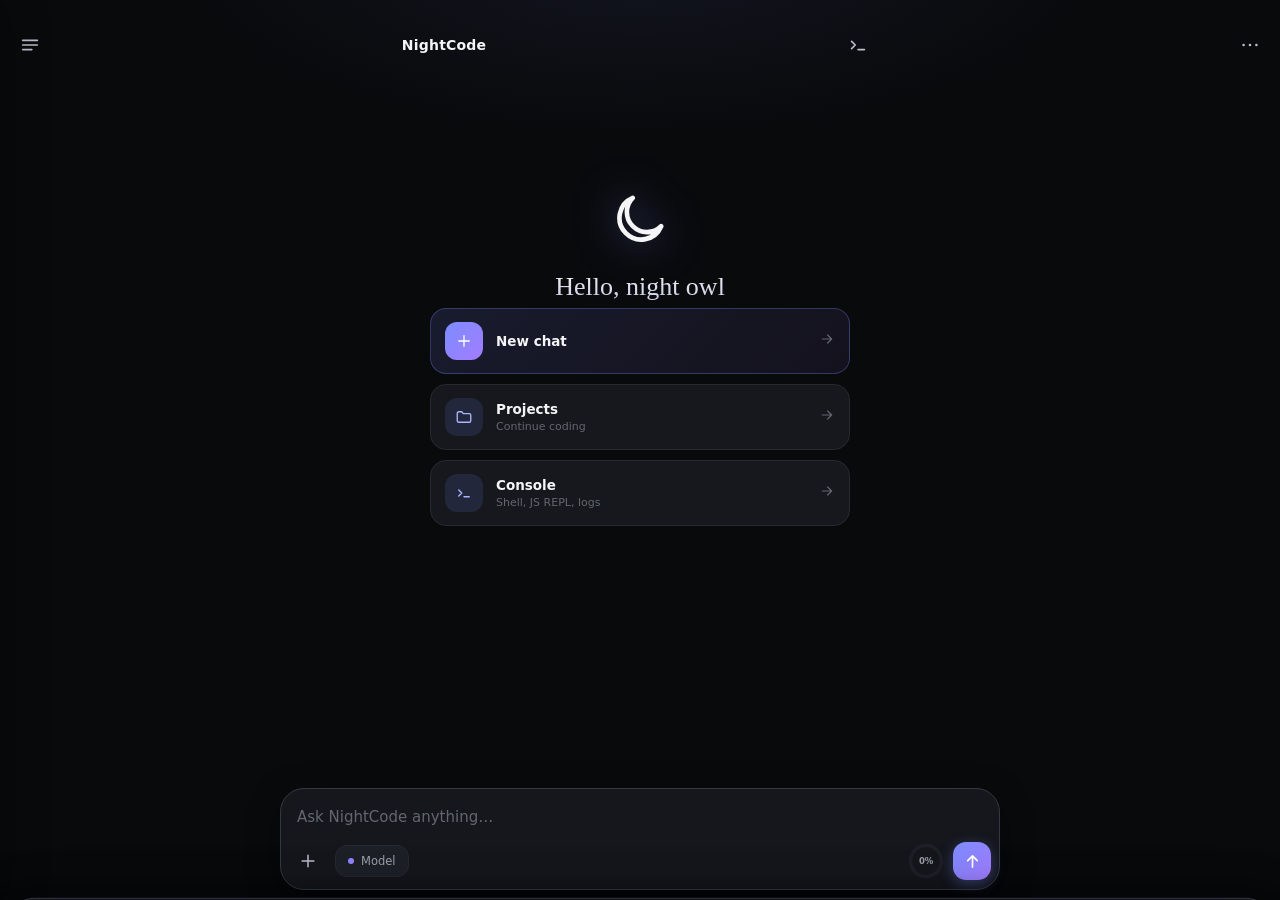
==== commit 4dda7837: "Add multi-project support inside the permanent workspace folder Projects now live as subfolders of t" ====
--- a/app/src/main/assets/index.html
+++ b/app/src/main/assets/index.html
@@ -74,7 +74,7 @@
       <button onclick="openFiles()"><svg><use href="#i-image"/></svg><small>Photos</small></button>
       <button onclick="openFiles()"><svg><use href="#i-file"/></svg><small>Files</small></button>
     </div>
-    <button class="sheet-row" id="rowProjectFolder"><span class="row-ico"><svg><use href="#i-folder"/></svg></span>Project folder<span class="row-arrow"><svg><use href="#i-arrow-r"/></svg></span></button>
+    <button class="sheet-row" id="rowProjectFolder"><span class="row-ico"><svg><use href="#i-folder"/></svg></span>Projects<span class="row-arrow"><svg><use href="#i-arrow-r"/></svg></span></button>
     <button class="sheet-row" id="rowWebSearch"><span class="row-ico"><svg><use href="#i-globe"/></svg></span>Web search<span class="row-arrow"><svg><use href="#i-arrow-r"/></svg></span></button>
     <button class="sheet-row" id="rowAddToProject"><span class="row-ico"><svg><use href="#i-file"/></svg></span>Add to project<span class="row-arrow"><svg><use href="#i-arrow-r"/></svg></span></button>
     <button class="sheet-row" id="rowToolAccess"><span class="row-ico"><svg><use href="#i-sliders"/></svg></span>Tool access<span class="row-arrow"><svg><use href="#i-arrow-r"/></svg></span></button>
@@ -124,6 +124,22 @@
     <div class="sheet-title">Select model</div>
     <div id="models"></div>
     <button class="secondary" id="refreshModels">Refresh models</button>
+  </div>
+
+  <div id="projectsSheet" class="sheet">
+    <div class="sheet-title">Projects</div>
+    <div id="projectsWsSetup" style="display:none">
+      <div class="ext-empty">Pick a permanent folder first — projects live inside it as subfolders.</div>
+      <button class="primary" id="projectsPickWs"><svg><use href="#i-folder"/></svg>Choose projects folder</button>
+    </div>
+    <div id="projectsWsBody" style="display:none">
+      <div class="new-project-row">
+        <input id="newProjectName" placeholder="New project name" autocomplete="off">
+        <button class="icon-btn" id="newProjectBtn" aria-label="Create"><svg><use href="#i-plus"/></svg></button>
+      </div>
+      <div id="projectsList"></div>
+      <button class="sheet-row link" id="projectsOtherFolder"><span class="row-ico"><svg><use href="#i-folder"/></svg></span>Open a folder outside projects<span class="row-arrow"><svg><use href="#i-arrow-r"/></svg></span></button>
+    </div>
   </div>
 
   <div id="contextSheet" class="sheet">
--- a/app/src/main/assets/style.css
+++ b/app/src/main/assets/style.css
@@ -205,6 +205,12 @@
 .recent-empty svg{width:22px;height:22px;opacity:.6}
 .recent-chat{display:flex;align-items:center;gap:10px;width:100%;padding:10px 8px;border-radius:12px;text-align:left;color:var(--text-2);transition:background .15s}
 .recent-chat:active{background:var(--surface-2)}
+.project-row.active{background:rgba(124,140,255,.08);color:var(--text)}
+.project-row .row-arrow{color:#93a5ff}
+.new-project-row{display:flex;gap:8px;margin-bottom:12px}
+.new-project-row input{flex:1;min-width:0;background:#0c0e12;border:1px solid var(--border-strong);border-radius:13px;padding:11px 13px;outline:0;color:var(--text);font-size:13px;transition:border-color .15s}
+.new-project-row input:focus{border-color:rgba(124,140,255,.55)}
+.new-project-row .icon-btn{width:44px;height:44px;background:var(--surface-2);border-radius:13px;flex:0 0 auto}
 .chat-dot{width:7px;height:7px;min-width:7px;border-radius:50%;background:linear-gradient(135deg,var(--accent),var(--accent-2))}
 .recent-chat-main{display:flex;flex-direction:column;min-width:0;flex:1}
 .recent-chat-title{font-size:12.5px;color:var(--text);overflow:hidden;text-overflow:ellipsis;white-space:nowrap}
@@ -256,6 +262,7 @@
 .tool-activity.compact .tool-activity-title{font-size:12px;font-weight:450;color:#b8bfcc}
 .tool-activity.compact .tool-preview{padding:2px 10px 6px}
 .tool-activity.compact .tool-preview pre{max-height:260px}
+.tool-activity.compact.reasoning-card .tool-preview pre{max-height:none;background:none;border:0;padding:0;color:#9da6b7;font:11.5px/1.55 -apple-system,BlinkMacSystemFont,"Segoe UI",sans-serif;white-space:pre-wrap}
 .tool-activity.compact .reasoning-chevron{display:grid;place-items:center;color:#565d69}
 .tool-activity.compact .reasoning-chevron svg{width:13px;height:13px}
 .tool-activity.compact[open] .reasoning-chevron{transform:rotate(180deg)}
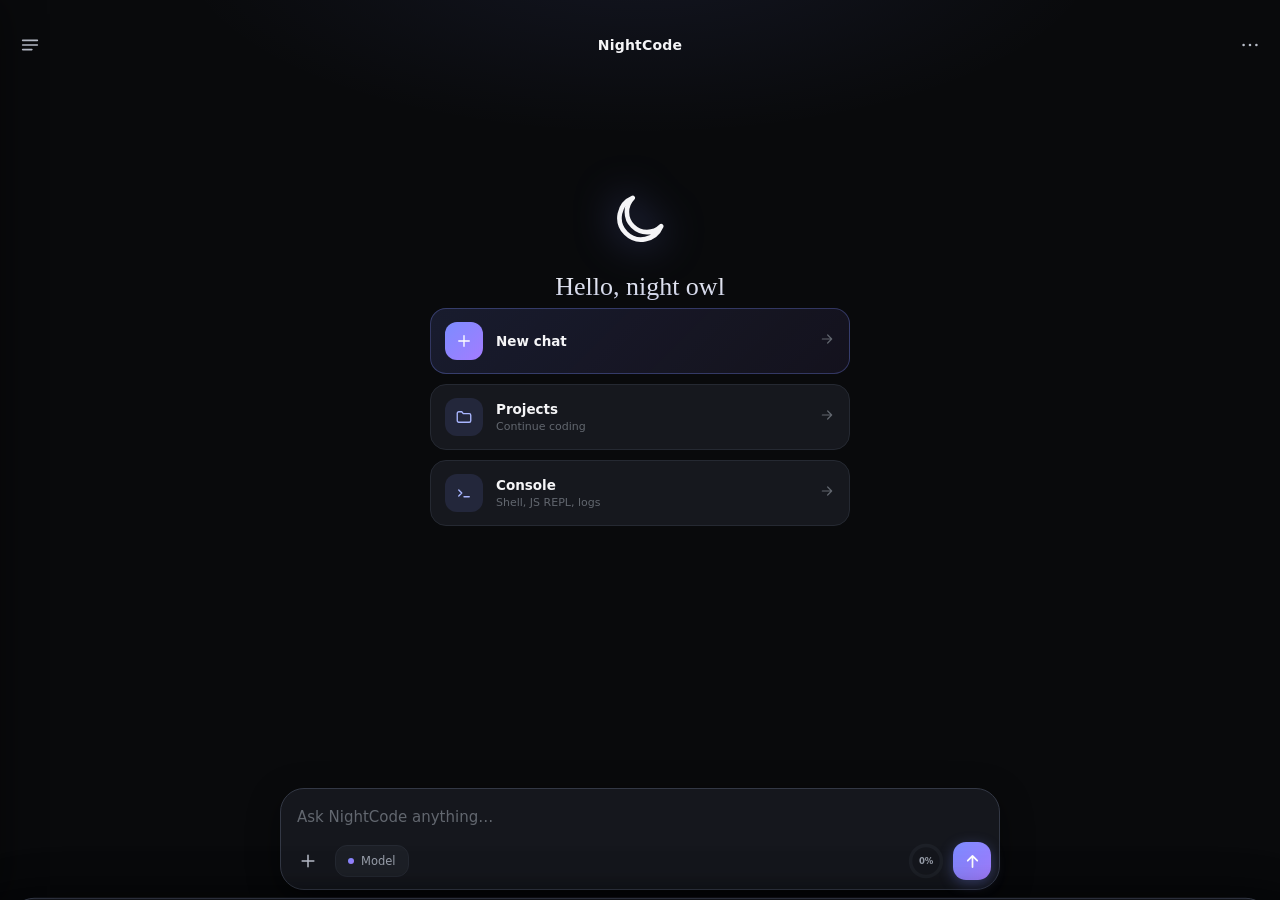
==== commit 87d16d79: "Center the NightCode title, move console into the drawer, more thinking-card spacing The topbar used" ====
--- a/app/src/main/assets/index.html
+++ b/app/src/main/assets/index.html
@@ -34,7 +34,6 @@
   <header class="topbar">
     <button class="icon-btn" id="menuBtn" aria-label="Menu"><svg><use href="#i-menu"/></svg></button>
     <div class="brand">NightCode</div>
-    <button class="icon-btn" id="consoleBtn" aria-label="Console"><svg><use href="#i-term"/></svg></button>
     <button class="icon-btn" id="moreBtn" aria-label="Settings"><svg><use href="#i-more"/></svg></button>
   </header>
 
@@ -59,6 +58,7 @@
   <aside id="drawer" class="drawer">
     <div class="drawer-head"><b>NightCode</b><button class="icon-btn" id="closeDrawer"><svg><use href="#i-close"/></svg></button></div>
     <button class="primary" id="drawerNew"><svg><use href="#i-plus"/></svg>New chat</button>
+    <button class="secondary" id="drawerConsole"><svg><use href="#i-term"/></svg>Console</button>
     <div class="drawer-search">
       <svg viewBox="0 0 24 24" fill="none" stroke="currentColor" stroke-width="1.8" stroke-linecap="round" stroke-linejoin="round"><circle cx="11" cy="11" r="7"/><path d="M21 21l-4.3-4.3"/></svg>
       <input id="chatSearch" placeholder="Search chats" autocomplete="off">
--- a/app/src/main/assets/style.css
+++ b/app/src/main/assets/style.css
@@ -35,8 +35,8 @@
 /* height:60px with a 64px padding-top made the content box negative, so flex
    children (logo, icons) overflowed downward. The status inset now sits in
    margin-top, keeping the bar itself a clean 60px with centered content. */
-.topbar{height:60px;min-height:60px;display:flex;align-items:center;justify-content:space-between;padding:8px 10px;margin-top:calc(15px + var(--sys-status,0px));position:relative;z-index:5;touch-action:none}
-.brand{display:flex;align-items:center;gap:8px;font-size:14px;font-weight:650;letter-spacing:.2px}
+.topbar{height:60px;min-height:60px;display:grid;grid-template-columns:40px 1fr 40px;align-items:center;padding:8px 10px;margin-top:calc(15px + var(--sys-status,0px));position:relative;z-index:5;touch-action:none}
+.brand{display:flex;align-items:center;justify-content:center;gap:8px;font-size:14px;font-weight:650;letter-spacing:.2px}
 .brand-logo{width:28px;height:28px;border-radius:9px;display:grid;place-items:center;color:#dfe3ff;
   background:linear-gradient(135deg,rgba(124,140,255,.28),rgba(163,124,255,.16));
   border:1px solid rgba(140,150,255,.28)}
@@ -221,7 +221,7 @@
 
 .primary,.secondary{width:100%;display:flex;align-items:center;justify-content:center;gap:8px;border-radius:14px;padding:13px;margin:6px 0;font-weight:600;font-size:13.5px;color:#fff;background:linear-gradient(135deg,var(--accent),var(--accent-2));box-shadow:0 4px 16px rgba(124,140,255,.28);transition:transform .12s,box-shadow .15s}
 .primary:active{transform:scale(.98);box-shadow:none}
-.primary svg{width:16px;height:16px}
+.primary svg,.secondary svg{width:16px;height:16px}
 .secondary{background:var(--surface-2);border:1px solid var(--border);color:var(--text-2);box-shadow:none}
 .secondary:active{transform:scale(.98)}
 
@@ -256,7 +256,7 @@
 /* Claude-style compact one-liners: slim rows, no card chrome */
 .tool-activity.compact{width:100%;max-width:94%;border:0;background:transparent;box-shadow:none;border-radius:10px;margin:2px 0;overflow:visible}
 .tool-activity.compact .tool-activity-head{min-height:30px;padding:3px 8px;border-bottom:0;border-radius:8px;cursor:pointer}
-.tool-activity.compact .tool-activity-head:hover{background:var(--surface-2)}
+.tool-activity.compact .tool-activity-head:active{background:var(--surface-2)}
 .tool-activity.compact .tool-activity-icon.sm{width:22px;height:22px;border-radius:7px}
 .tool-activity.compact .tool-activity-icon.sm svg{width:12px;height:12px}
 .tool-activity.compact .tool-activity-title{font-size:12px;font-weight:450;color:#b8bfcc}
@@ -333,7 +333,7 @@
 .markdown h1,.markdown h2,.markdown h3{margin:12px 0 7px;line-height:1.2}.markdown h1{font-size:19px}.markdown h2{font-size:17px}.markdown h3{font-size:15px}
 
 /* ── Tool activity cards ────────────── */
-.tool-activity{align-self:flex-start;width:min(94%,560px);border:1px solid #2a2f37;background:linear-gradient(180deg,#15181d,#111318);border-radius:15px;overflow:hidden;box-shadow:0 8px 26px rgba(0,0,0,.27);margin:2px 0 8px;animation:msgIn .25s ease}
+.tool-activity{align-self:flex-start;width:min(94%,560px);border:1px solid #2a2f37;background:linear-gradient(180deg,#15181d,#111318);border-radius:15px;overflow:hidden;box-shadow:0 8px 26px rgba(0,0,0,.27);margin:2px 0 16px;animation:msgIn .25s ease}
 .tool-activity-head{min-height:43px;padding:9px 11px;display:flex;align-items:center;gap:9px;border-bottom:1px solid #242830}
 .tool-activity-icon{width:28px;height:28px;border-radius:9px;background:#20242b;color:#9aaeff;display:grid;place-items:center;flex:0 0 auto}
 .tool-activity-icon svg{width:15px;height:15px;stroke-width:1.6}
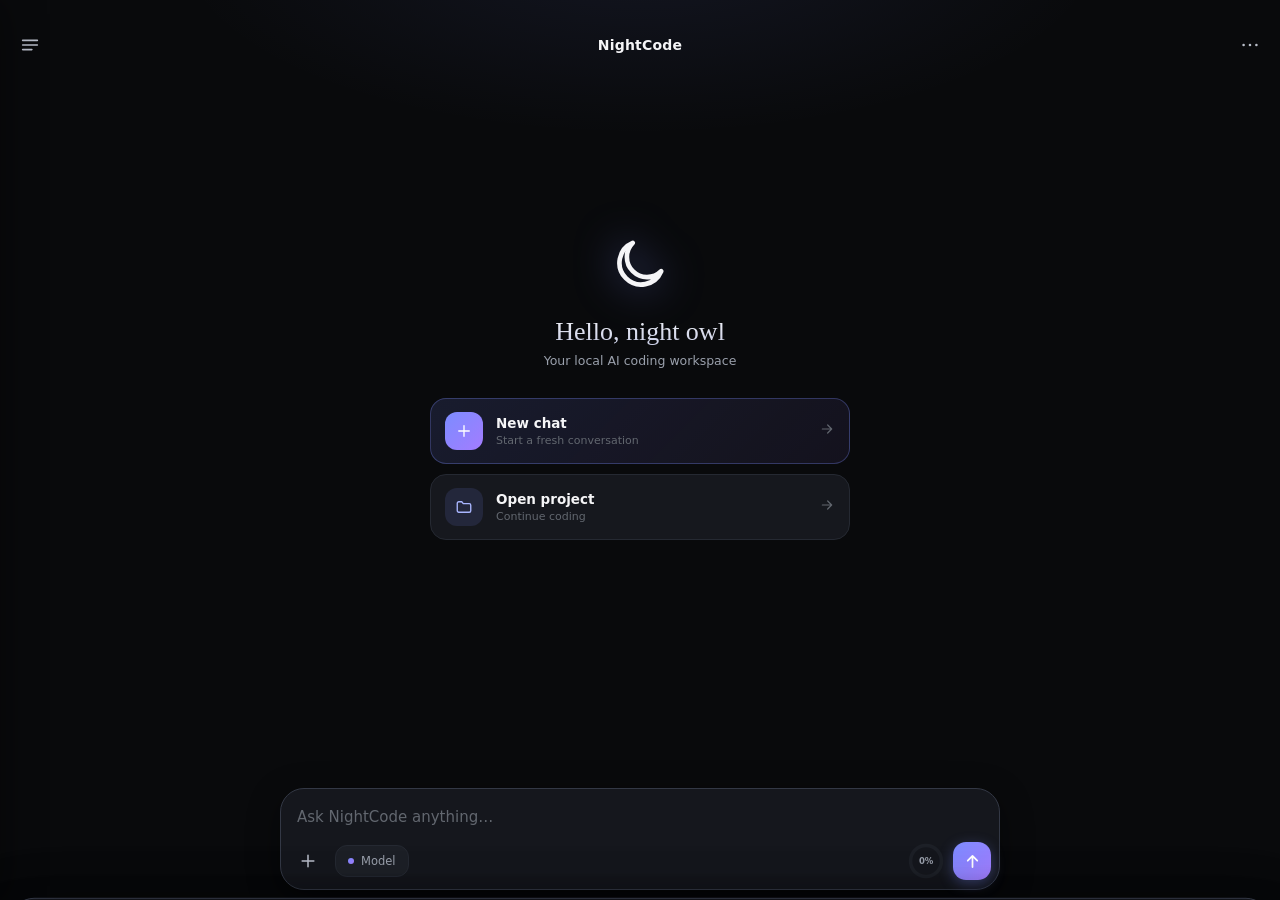
==== commit e0b2aca8: "Update index.html" ====
--- a/app/src/main/assets/index.html
+++ b/app/src/main/assets/index.html
@@ -99,6 +99,14 @@
       <button class="secondary" id="verifyOllamaBtn">Check key</button>
     </div>
     <div class="key-status" id="keyStatus">Free search (Bing / Google News)</div>
+    <div class="muted-label">GitHub</div>
+    <label>Personal access token<input id="githubTokenInput" type="password" placeholder="github_pat_…"></label>
+    <label>Repository<input id="githubRepoInput" placeholder="owner/repository"></label>
+    <div class="row-btns">
+      <button class="secondary" id="githubSaveBtn">Save token</button>
+      <button class="secondary" id="githubVerifyBtn">Check account</button>
+    </div>
+    <div class="key-status" id="githubStatus">Not connected</div>
     <div class="muted-label">Workspace</div>
     <div id="workspaceStatus" class="workspace-status"></div>
     <label class="switch-row">Use permanent workspace folder<input id="wsEnabled" type="checkbox"></label>
--- a/app/src/main/assets/style.css
+++ b/app/src/main/assets/style.css
@@ -49,7 +49,7 @@
 .chat{flex:1;overflow-y:auto;overscroll-behavior:contain;padding:10px 14px 16px;scroll-behavior:smooth;-webkit-overflow-scrolling:touch}
 .chat::-webkit-scrollbar{width:0}
 
-.welcome{min-height:100%;display:flex;flex-direction:column;align-items:center;justify-content:center;padding-bottom:120px}
+.welcome{min-height:100%;display:flex;flex-direction:column;align-items:center;justify-content:center;padding-bottom:60px}
 .star{width:62px;height:62px;margin-bottom:22px;filter:drop-shadow(0 0 20px rgba(124,140,255,.5))}
 .star svg{width:100%;height:100%}
 .welcome h1{font-family:Georgia,'Times New Roman',serif;font-size:26px;font-weight:500;margin:0 0 6px;
@@ -83,8 +83,10 @@
 .msg-act-btn{width:26px;height:26px;border-radius:8px;display:grid;place-items:center;color:var(--text-3);transition:background .15s,color .15s}
 .msg-act-btn:active{background:var(--surface-2);color:var(--text-2)}
 .msg-act-btn svg{width:13px;height:13px}
-.msg-act-btn.danger:active{background:rgba(255,107,115,.12);color:var(--danger)}
 .msg-act-btn.copied{color:#7fd6a2}
+.msg-variant-switch{display:flex;align-items:center;gap:2px;margin:4px 8px 0}
+.msg-variant-switch .msg-act-btn:disabled{opacity:.3}
+.msg-variant-count{font-size:10px;color:var(--text-3);min-width:20px;text-align:center}
 .reasoning{display:inline-flex;align-items:center;gap:7px;font-size:11px;color:var(--text-3);margin-bottom:8px}
 .reasoning::before{content:"";width:5px;height:5px;border-radius:50%;background:linear-gradient(135deg,var(--accent),var(--accent-2));box-shadow:0 0 8px rgba(124,140,255,.65)}
 
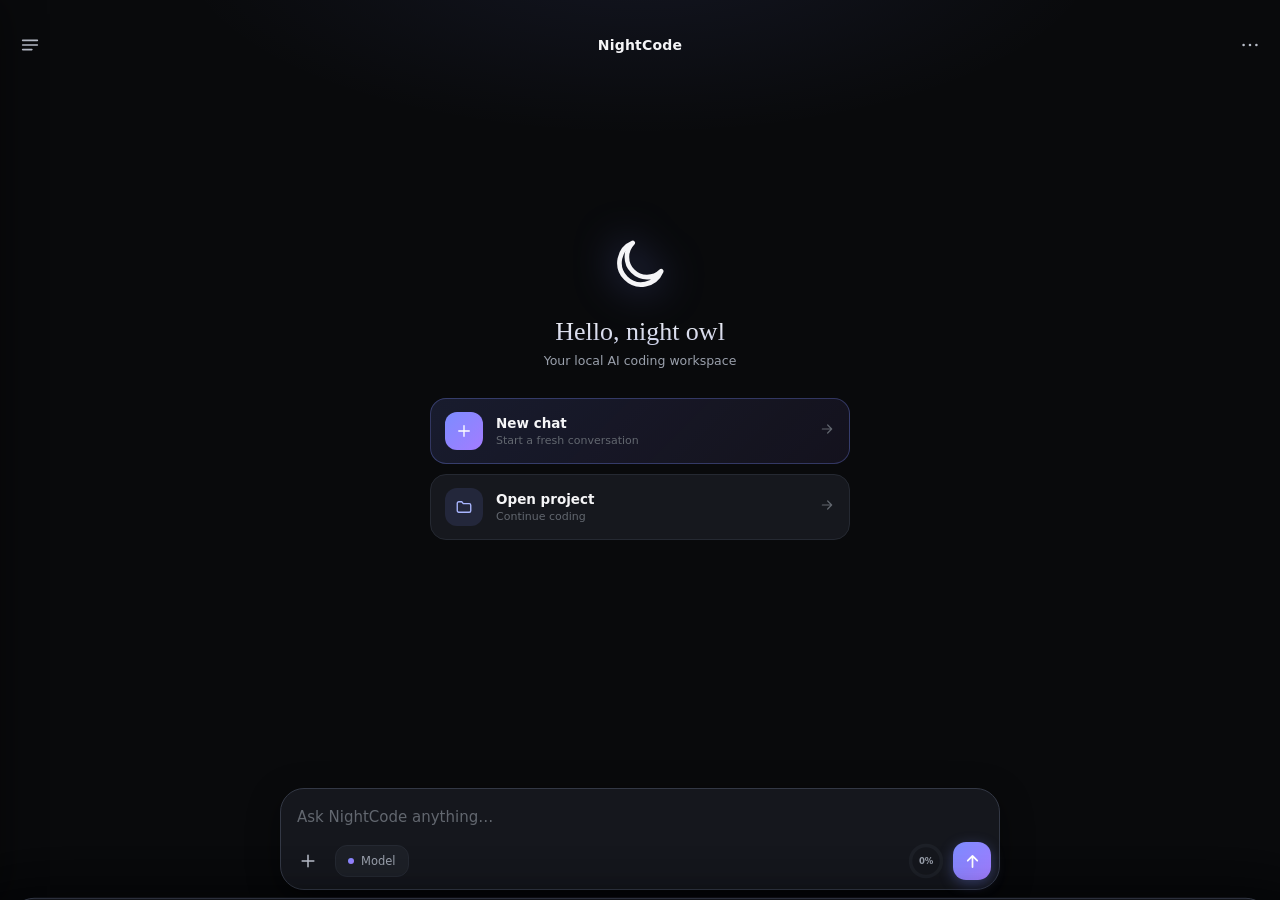
==== commit 26b8fba0: "Add files via upload" ====
--- a/app/src/main/assets/index.html
+++ b/app/src/main/assets/index.html
@@ -84,6 +84,12 @@
     <div class="sheet-title">Connection</div>
     <label>Base URL<input id="baseUrl" placeholder="https://api.example.com"></label>
     <label>API key<input id="apiKey" type="password" placeholder="API key"></label>
+    <label>Protocol
+      <select id="protocolSel">
+        <option value="anthropic">Anthropic (x-api-key)</option>
+        <option value="openai">OpenAI-compatible (Bearer)</option>
+      </select>
+    </label>
     <button class="primary" id="saveSettings">Save &amp; refresh models</button>
     <div class="muted-label">Web search</div>
     <label>Search engine
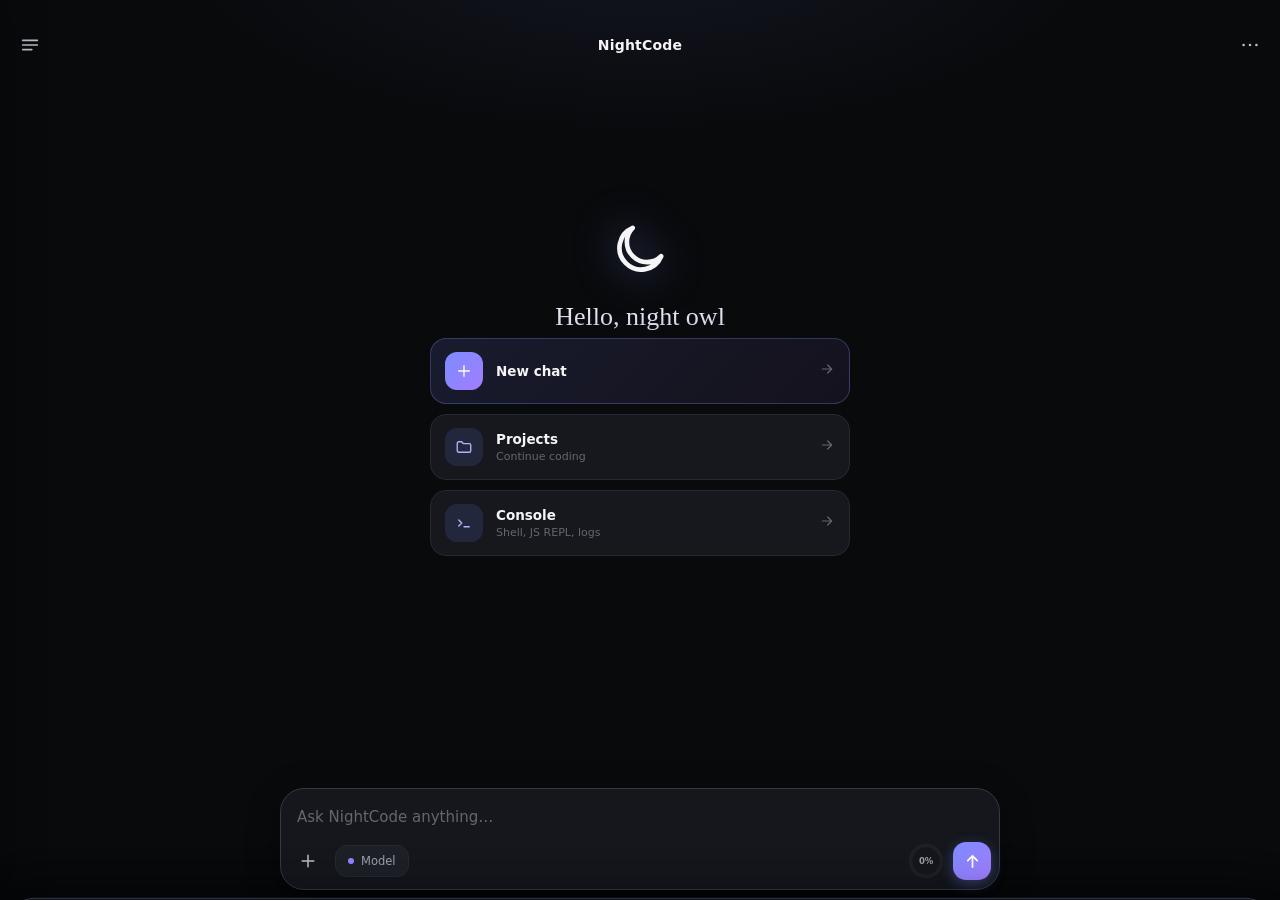
==== commit 6d837797: "Update index.html" ====
--- a/app/src/main/assets/index.html
+++ b/app/src/main/assets/index.html
@@ -25,7 +25,7 @@
   <symbol id="i-chat" viewBox="0 0 24 24"><path d="M21 12a8 8 0 0 1-8 8H4.5l2-3A8 8 0 1 1 21 12z"/></symbol>
   <symbol id="i-sliders" viewBox="0 0 24 24"><path d="M5 5v5m0 4v5m7-14v9m0 4v1m7-14v1m0 4v9"/><circle cx="5" cy="12" r="2"/><circle cx="12" cy="10" r="2"/><circle cx="19" cy="8" r="2"/></symbol>
   <symbol id="i-check" viewBox="0 0 24 24"><path d="M5 12.5l4.5 4.5L19 7.5"/></symbol>
-  <symbol id="i-trash" viewBox="0 0 24 24"><path d="M4 7h16M9.5 7V5a1.5 1.5 0 0 1 1.5-1.5h2A1.5 1.5 0 0 1 14.5 5v2M6.5 7l1 12.5A1.5 1.5 0 0 0 9 21h6a1.5 1.5 0 0 0 1.5-1.5L17.5 7"/></symbol>
+  <symbol id="i-trash" viewBox="0 0 24 24"><path d="M4 7h16M9.5 7V5a1.5 1.5 0 0 1 1.5-1.5h2A1.5 1.5 0 0 1 14.5 5v2M6.5 7l1 12.5a1.5 1.5 0 0 0 1.5-1.5L17.5 7"/></symbol>
   <symbol id="i-term" viewBox="0 0 24 24"><path d="M5 8l4 4-4 4"/><path d="M12 17h7"/></symbol>
   <symbol id="i-ext" viewBox="0 0 24 24"><rect x="4" y="4" width="7" height="7" rx="2"/><rect x="13" y="4" width="7" height="7" rx="2"/><rect x="4" y="13" width="7" height="7" rx="2"/><path d="M16.5 13.5v6M13.5 16.5h6"/></symbol>
 </svg>
@@ -41,15 +41,19 @@
     <section id="welcome" class="welcome">
       <div class="star"><svg><use href="#i-moon"/></svg></div>
       <h1>Hello, night owl</h1>
-      <p>Your local AI coding workspace</p>
       <button class="quick" id="newChat">
         <span class="quick-ico"><svg><use href="#i-plus"/></svg></span>
-        <span class="quick-text"><b>New chat</b><small>Start a fresh conversation</small></span>
+        <span class="quick-text"><b>New chat</b></span>
         <span class="quick-arrow"><svg><use href="#i-arrow-r"/></svg></span>
       </button>
       <button class="quick" id="openProjectCard">
         <span class="quick-ico"><svg><use href="#i-folder"/></svg></span>
-        <span class="quick-text"><b>Open project</b><small id="openProjectSub">Continue coding</small></span>
+        <span class="quick-text"><b>Projects</b><small id="openProjectSub">Continue coding</small></span>
+        <span class="quick-arrow"><svg><use href="#i-arrow-r"/></svg></span>
+      </button>
+      <button class="quick" onclick="openConsole()">
+        <span class="quick-ico"><svg><use href="#i-term"/></svg></span>
+        <span class="quick-text"><b>Console</b><small>Shell, JS REPL, logs</small></span>
         <span class="quick-arrow"><svg><use href="#i-arrow-r"/></svg></span>
       </button>
     </section>
@@ -226,5 +230,35 @@
   </div>
 </div>
 <script src="app.js"></script>
+<script>
+/* Fix: the "Projects" button on the welcome screen died after any render()
+   that rebuilt the welcome markup (new chat, project switch, project pick) —
+   render() only re-binds #newChat, so the freshly created #openProjectCard
+   was left without a click handler. This delegated listener lives on the
+   persistent #chat container, survives every re-render, and works for both
+   the static welcome markup and the dynamically generated one. */
+(function(){
+  document.addEventListener("DOMContentLoaded",function(){
+    var chat=document.getElementById("chat");
+    if(!chat)return;
+    chat.addEventListener("click",function(e){
+      var card=e.target&&e.target.closest?e.target.closest("#openProjectCard"):null;
+      if(!card||typeof openProjectsSheet!=="function")return;
+      var sheet=document.getElementById("projectsSheet");
+      // Skip if a direct binding already handled this tap (sheet is open).
+      if(sheet&&sheet.classList.contains("open"))return;
+      openProjectsSheet();
+    });
+    // The static markup can't interpolate state at parse time: refresh the
+    // subtitle once app.js init has set state.projectName (this listener is
+    // registered after app.js's DOMContentLoaded handlers, so state is ready).
+    try{
+      var sub=document.getElementById("openProjectSub");
+      if(sub&&typeof state!=="undefined"&&state.projectName)
+        sub.textContent="Connected: "+state.projectName;
+    }catch(_){}
+  });
+})();
+</script>
 </body>
-</html>
+</html>
